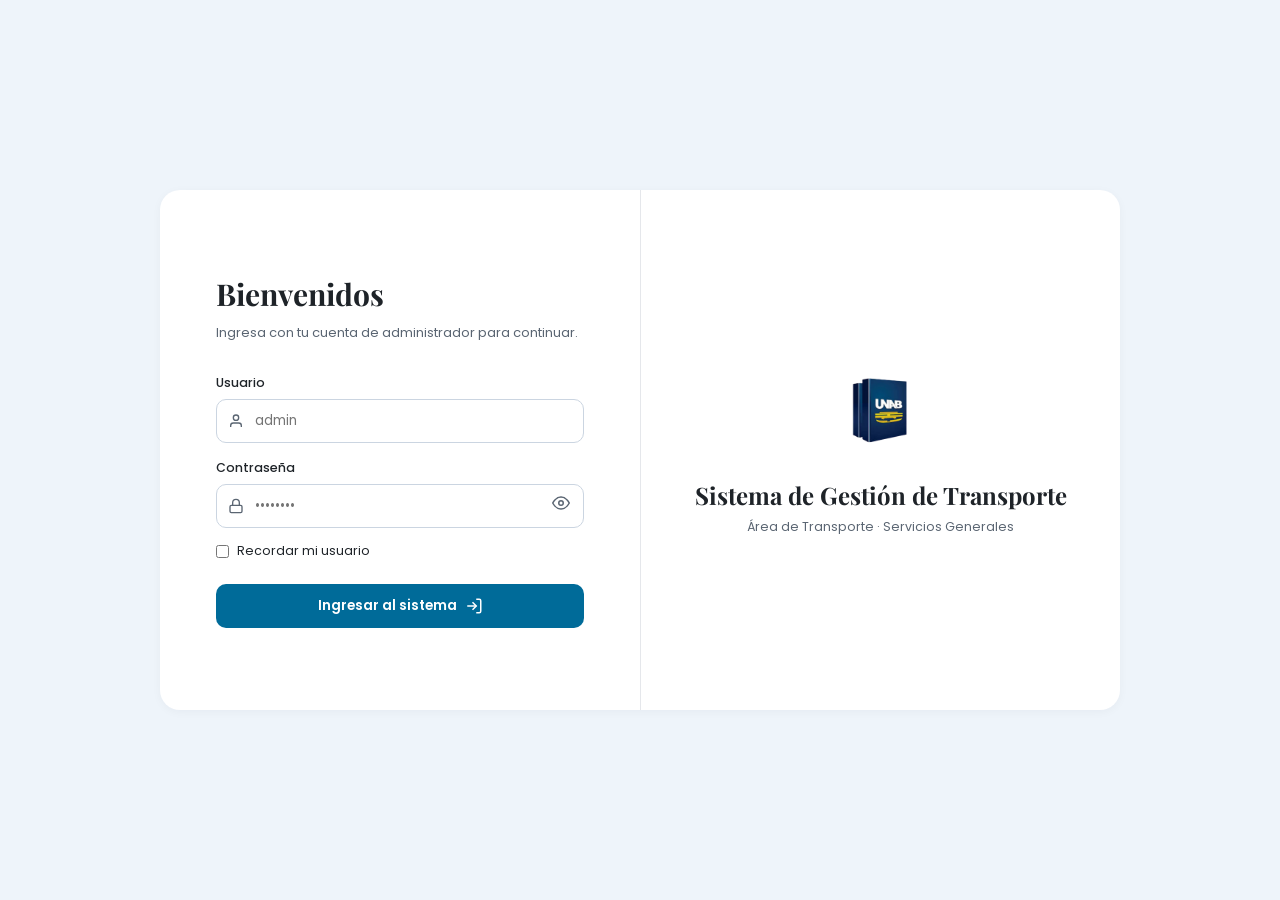
==== frontend/index.html @ 15dc4211 "Merge pull request #11 from Yareth03b/feat/frontend-ola-3 Ola 3 · reportes de la API, exportación CS" ====
<!DOCTYPE html>
<html lang="es">
<head>
  <meta charset="UTF-8" />
  <meta name="viewport" content="width=device-width, initial-scale=1.0" />
  <title>Sistema de Gestión de Transporte — UNAB</title>
  <link rel="preconnect" href="https://fonts.googleapis.com" />
  <link rel="preconnect" href="https://fonts.gstatic.com" crossorigin />
  <link href="https://fonts.googleapis.com/css2?family=Playfair+Display:wght@700&family=Poppins:wght@400;500;600;700&display=swap" rel="stylesheet" />
  <link rel="stylesheet" href="css/tokens.css" />
  <link rel="stylesheet" href="css/layout.css" />
  <link rel="stylesheet" href="css/components.css" />
  <link rel="stylesheet" href="css/pages.css" />
</head>
<body>
  <!-- 01 Login -->
  <section id="login-view" class="login-page hidden" aria-label="Inicio de sesión">
    <div class="login-card">
      <div class="login-form-side">
        <h1 class="login-title">Bienvenidos</h1>
        <p class="login-subtitle">Ingresa con tu cuenta de administrador para continuar.</p>

        <form id="login-form" novalidate>
          <div class="field-group" style="margin-bottom: 16px;">
            <label class="field-label" for="login-usuario">Usuario</label>
            <div class="login-input-wrap">
              <svg class="login-input-icon" viewBox="0 0 24 24" fill="none" stroke="currentColor" stroke-width="2">
                <path d="M20 21v-2a4 4 0 0 0-4-4H8a4 4 0 0 0-4 4v2" />
                <circle cx="12" cy="7" r="4" />
              </svg>
              <input id="login-usuario" class="input" type="text" placeholder="admin" required autocomplete="username" />
            </div>
          </div>

          <div class="field-group" style="margin-bottom: 14px;">
            <label class="field-label" for="login-password">Contraseña</label>
            <div class="login-input-wrap">
              <svg class="login-input-icon" viewBox="0 0 24 24" fill="none" stroke="currentColor" stroke-width="2">
                <rect x="3" y="11" width="18" height="11" rx="2" />
                <path d="M7 11V7a5 5 0 0 1 10 0v4" />
              </svg>
              <input id="login-password" class="input" type="password" placeholder="••••••••" required autocomplete="current-password" />
              <button type="button" id="toggle-password-btn" class="login-eye-btn" aria-label="Mostrar u ocultar contraseña">
                <svg width="18" height="18" viewBox="0 0 24 24" fill="none" stroke="currentColor" stroke-width="2">
                  <path d="M1 12s4-8 11-8 11 8 11 8-4 8-11 8-11-8-11-8z" />
                  <circle cx="12" cy="12" r="3" />
                </svg>
              </button>
            </div>
          </div>

          <label style="display:flex;align-items:center;gap:8px;font-size:12.5px;margin-bottom:24px;cursor:pointer;">
            <input type="checkbox" id="login-remember" />
            <span>Recordar mi usuario</span>
          </label>

          <p id="login-error" class="field-error hidden" style="margin-bottom:12px;"></p>

          <button type="submit" id="login-submit-btn" class="btn btn-primary" style="width:100%;height:44px;">
            <span>Ingresar al sistema</span>
            <svg width="18" height="18" viewBox="0 0 24 24" fill="none" stroke="currentColor" stroke-width="2">
              <path d="M15 3h4a2 2 0 0 1 2 2v14a2 2 0 0 1-2 2h-4" />
              <polyline points="10 17 15 12 10 7" />
              <line x1="15" y1="12" x2="3" y2="12" />
            </svg>
          </button>
        </form>
      </div>

      <div class="login-brand-side">
        <img src="assets/unab-logo.png" alt="Universidad Nacional de Barranca" class="login-brand-logo" />
        <h2 class="login-brand-title">Sistema de Gestión de Transporte</h2>
        <p class="login-brand-sub">Área de Transporte · Servicios Generales</p>
      </div>
    </div>
  </section>

  <!-- App Shell -->
  <div id="app-shell" class="app-shell hidden">
    <aside id="sidebar" class="sidebar" aria-label="Navegación principal">
      <div class="sidebar-brand">
        <img src="assets/unab-logo.png" alt="UNAB" class="sidebar-logo" />
        <div>
          <div class="sidebar-brand-title">Transporte UNAB</div>
          <div class="sidebar-brand-sub">Servicios Generales</div>
        </div>
      </div>

      <nav class="sidebar-nav" id="sidebar-nav">
        <button class="nav-item active" data-route="dashboard">
          <svg viewBox="0 0 24 24" fill="none" stroke="currentColor" stroke-width="2">
            <path d="M3 9l9-7 9 7v11a2 2 0 0 1-2 2H5a2 2 0 0 1-2-2z" />
            <polyline points="9 22 9 12 15 12 15 22" />
          </svg>
          <span>Inicio</span>
        </button>

        <div class="nav-section-label">REGISTRO DIARIO</div>
        <button class="nav-item" data-route="turnos">
          <svg viewBox="0 0 24 24" fill="none" stroke="currentColor" stroke-width="2">
            <rect x="4" y="3" width="16" height="18" rx="2" />
            <line x1="8" y1="7" x2="16" y2="7" />
            <line x1="8" y1="11" x2="16" y2="11" />
            <line x1="8" y1="15" x2="13" y2="15" />
          </svg>
          <span>Bitácora de turnos</span>
        </button>
        <button class="nav-item" data-route="combustible">
          <svg viewBox="0 0 24 24" fill="none" stroke="currentColor" stroke-width="2">
            <path d="M3 22V6a2 2 0 0 1 2-2h8a2 2 0 0 1 2 2v16" />
            <path d="M15 10h2a2 2 0 0 1 2 2v5a2 2 0 0 0 2 2 2 2 0 0 0 2-2V9l-3-3" />
            <line x1="6" y1="10" x2="12" y2="10" />
          </svg>
          <span>Combustible</span>
        </button>

        <div class="nav-section-label">FLOTA</div>
        <button class="nav-item" data-route="unidades">
          <svg viewBox="0 0 24 24" fill="none" stroke="currentColor" stroke-width="2">
            <rect x="3" y="4" width="18" height="13" rx="2" />
            <line x1="3" y1="11" x2="21" y2="11" />
            <circle cx="7.5" cy="19.5" r="1.5" />
            <circle cx="16.5" cy="19.5" r="1.5" />
          </svg>
          <span>Unidades</span>
        </button>
        <button class="nav-item" data-route="mantenimiento">
          <svg viewBox="0 0 24 24" fill="none" stroke="currentColor" stroke-width="2">
            <path d="M14.7 6.3a1 1 0 0 0 0 1.4l1.6 1.6a1 1 0 0 0 1.4 0l3.77-3.77a6 6 0 0 1-7.94 7.94l-6.91 6.91a2.12 2.12 0 0 1-3-3l6.91-6.91a6 6 0 0 1 7.94-7.94l-3.76 3.76z" />
          </svg>
          <span>Mantenimiento</span>
        </button>
        <button class="nav-item" data-route="conductores">
          <svg viewBox="0 0 24 24" fill="none" stroke="currentColor" stroke-width="2">
            <path d="M20 21v-2a4 4 0 0 0-4-4H8a4 4 0 0 0-4 4v2" />
            <circle cx="12" cy="7" r="4" />
          </svg>
          <span>Conductores</span>
        </button>
        <button class="nav-item" data-route="rutas">
          <svg viewBox="0 0 24 24" fill="none" stroke="currentColor" stroke-width="2">
            <circle cx="6" cy="19" r="3" />
            <path d="M9 19h8.5a3.5 3.5 0 0 0 0-7h-11a3.5 3.5 0 0 1 0-7H15" />
            <circle cx="18" cy="5" r="3" />
          </svg>
          <span>Rutas</span>
        </button>

        <div class="nav-section-label">CONTROL</div>
        <button class="nav-item" data-route="reportes">
          <svg viewBox="0 0 24 24" fill="none" stroke="currentColor" stroke-width="2">
            <line x1="18" y1="20" x2="18" y2="10" />
            <line x1="12" y1="20" x2="12" y2="4" />
            <line x1="6" y1="20" x2="6" y2="14" />
          </svg>
          <span>Reportes</span>
        </button>
        <button class="nav-item" data-route="conciliacion">
          <svg viewBox="0 0 24 24" fill="none" stroke="currentColor" stroke-width="2">
            <path d="M12 3v18" />
            <path d="M5 7h14" />
            <path d="M5 7l-2 6h4l-2-6z" />
            <path d="M19 7l-2 6h4l-2-6z" />
            <path d="M8 21h8" />
          </svg>
          <span>Conciliación con el grifo</span>
        </button>
        <button class="nav-item" data-route="estimacion">
          <svg viewBox="0 0 24 24" fill="none" stroke="currentColor" stroke-width="2">
            <rect x="4" y="2" width="16" height="20" rx="2" />
            <line x1="8" y1="6" x2="16" y2="6" />
            <line x1="8" y1="10" x2="10" y2="10" />
            <line x1="14" y1="10" x2="16" y2="10" />
            <line x1="8" y1="14" x2="10" y2="14" />
            <line x1="14" y1="14" x2="16" y2="14" />
            <line x1="8" y1="18" x2="16" y2="18" />
          </svg>
          <span>Estimar costo de viaje</span>
        </button>
      </nav>

      <div class="sidebar-footer">
        <div class="user-chip">
          <div class="user-avatar" id="sidebar-avatar">ET</div>
          <div>
            <div class="user-name" id="sidebar-user-name">Encargado de Transporte</div>
            <div class="user-handle" id="sidebar-user-handle">admin.transporte</div>
          </div>
        </div>
        <button id="logout-btn" class="btn-logout" type="button">
          <svg width="16" height="16" viewBox="0 0 24 24" fill="none" stroke="currentColor" stroke-width="2">
            <path d="M9 21H5a2 2 0 0 1-2-2V5a2 2 0 0 1 2-2h4" />
            <polyline points="16 17 21 12 16 7" />
            <line x1="21" y1="12" x2="9" y2="12" />
          </svg>
          <span>Cerrar sesión</span>
        </button>
      </div>
    </aside>

    <main class="main-area">
      <header class="topbar">
        <div class="topbar-left">
          <button id="mobile-menu-btn" class="mobile-menu-btn" type="button" aria-label="Abrir menú">
            <svg width="20" height="20" viewBox="0 0 24 24" fill="none" stroke="currentColor" stroke-width="2">
              <line x1="3" y1="12" x2="21" y2="12" />
              <line x1="3" y1="6" x2="21" y2="6" />
              <line x1="3" y1="18" x2="21" y2="18" />
            </svg>
          </button>
          <span id="topbar-icon" class="page-icon"></span>
          <div>
            <h1 id="topbar-title" class="page-title">Inicio</h1>
            <p id="topbar-subtitle" class="page-subtitle"></p>
          </div>
        </div>

        <div class="topbar-right">
          <div id="topbar-actions"></div>
          <div class="global-search">
            <svg viewBox="0 0 24 24" fill="none" stroke="currentColor" stroke-width="2">
              <circle cx="11" cy="11" r="8" />
              <line x1="21" y1="21" x2="16.65" y2="16.65" />
            </svg>
            <input id="global-search-input" type="search" placeholder="Buscar unidad, vale o conductor" />
          </div>
          <button id="notif-btn" class="icon-pill-btn" type="button" aria-label="Notificaciones">
            <svg width="18" height="18" viewBox="0 0 24 24" fill="none" stroke="currentColor" stroke-width="2">
              <path d="M18 8A6 6 0 0 0 6 8c0 7-3 9-3 9h18s-3-2-3-9" />
              <path d="M13.73 21a2 2 0 0 1-3.46 0" />
            </svg>
            <span id="notif-badge" class="notif-badge">3</span>
          </button>
          <div class="date-pill" title="Estado de conexión con API C#">
            <span id="api-status-dot" class="api-status-dot local"></span>
            <span id="topbar-date">12/11/2026</span>
          </div>
        </div>
      </header>

      <div id="view-container"></div>
    </main>
  </div>

  <div id="modal-root"></div>
  <div id="toast-container" class="toast-container" aria-live="polite"></div>

  <script type="module" src="js/app.js?v=6"></script>
</body>
</html>
---- frontend/css/tokens.css ----
/* ==========================================================================
   Design Tokens — Sistema de Gestión de Transporte UNAB
   Extraído fielmente del prototipo Figma (8pt grid, Poppins + Serif)
   ========================================================================== */
:root {
  /* Superficies */
  --bg-canvas: #EEF4FA;
  --bg-surface: #FFFFFF;
  --bg-surface-hover: #F8FAFC;
  --bg-table-head: #EAEEF2;
  --bg-overlay: rgba(15, 23, 42, 0.45);

  /* Marca UNAB Transporte */
  --brand-primary: #006B99;
  --brand-primary-hover: #00567B;
  --brand-primary-active: #004462;
  --brand-soft: #E6F3F9;
  --brand-border: #006B99;

  /* Texto */
  --text-primary: #1E2328;
  --text-secondary: #5A6572;
  --text-muted: #626F7C;
  --text-inverse: #FFFFFF;

  /* Acentos de estado y gráficos */
  --accent-orange: #E86C3A;
  --accent-green: #16A36D;
  --accent-amber: #E89B1B;
  --accent-gray: #94A3B8;

  --status-urgent-bg: #1E2328;
  --status-urgent-text: #FFFFFF;
  --status-info-border: #006B99;
  --status-info-text: #006B99;
  --status-ok-bg: #E2E8F0;
  --status-ok-text: #334155;
  --status-danger: #DC2626;
  --status-danger-bg: #FEF2F2;
  --status-success: #15803D;
  --status-success-bg: #DCFCE7;

  /* Bordes */
  --border-subtle: #E2E8F0;
  --border-input: #CBD5E1;
  --border-divider: #E5E7EB;

  /* Tipografía */
  --font-sans: 'Poppins', -apple-system, BlinkMacSystemFont, 'Segoe UI', sans-serif;
  --font-serif: 'Playfair Display', 'Times New Roman', Georgia, serif;

  /* Espaciado (8pt grid) */
  --space-1: 4px;
  --space-2: 8px;
  --space-3: 12px;
  --space-4: 16px;
  --space-5: 20px;
  --space-6: 24px;
  --space-8: 32px;
  --space-10: 40px;

  /* Radios */
  --radius-sm: 6px;
  --radius-md: 10px;
  --radius-lg: 16px;
  --radius-xl: 20px;
  --radius-full: 9999px;

  /* Sombras sutiles (surface layering) */
  --shadow-card: 0 2px 10px rgba(15, 23, 42, 0.04);
  --shadow-modal: 0 20px 45px rgba(15, 23, 42, 0.16);
  --shadow-focus: 0 0 0 3px rgba(0, 107, 153, 0.22);

  /* Layout */
  --sidebar-width: 248px;
  --topbar-height: 72px;

  /* Transiciones */
  --transition-fast: 150ms cubic-bezier(0.16, 1, 0.3, 1);
}

*,
*::before,
*::after {
  box-sizing: border-box;
  margin: 0;
  padding: 0;
}

html,
body {
  height: 100%;
  font-family: var(--font-sans);
  font-size: 14px;
  line-height: 1.5;
  color: var(--text-primary);
  background-color: var(--bg-canvas);
  -webkit-font-smoothing: antialiased;
}

button,
input,
select,
textarea {
  font-family: inherit;
  font-size: inherit;
  color: inherit;
}

a {
  color: var(--brand-primary);
  text-decoration: none;
}

.hidden {
  display: none !important;
}
---- frontend/css/layout.css ----
/* ==========================================================================
   Layout Principal — Sidebar + Topbar + Contenido
   ========================================================================== */
.app-shell {
  display: flex;
  min-height: 100vh;
  background-color: var(--bg-canvas);
}

/* Sidebar */
.sidebar {
  width: var(--sidebar-width);
  flex-shrink: 0;
  display: flex;
  flex-direction: column;
  padding: var(--space-6) var(--space-4);
  background-color: var(--bg-canvas);
  border-right: 1px solid rgba(203, 213, 225, 0.45);
  position: sticky;
  top: 0;
  height: 100vh;
  overflow-y: auto;
  z-index: 30;
}

.sidebar-brand {
  display: flex;
  align-items: center;
  gap: var(--space-3);
  padding: 0 var(--space-2) var(--space-6);
}

.sidebar-logo {
  width: 40px;
  height: 44px;
  object-fit: contain;
  flex-shrink: 0;
}

.sidebar-brand-title {
  font-size: 15px;
  font-weight: 600;
  color: var(--text-primary);
  line-height: 1.25;
}

.sidebar-brand-sub {
  font-size: 12px;
  color: var(--text-secondary);
}

.sidebar-nav {
  flex: 1;
  display: flex;
  flex-direction: column;
  gap: var(--space-1);
}

.nav-section-label {
  font-size: 11px;
  font-weight: 600;
  letter-spacing: 0.06em;
  color: var(--text-muted);
  text-transform: uppercase;
  padding: var(--space-4) var(--space-3) var(--space-1);
}

.nav-item {
  display: flex;
  align-items: center;
  gap: var(--space-3);
  width: 100%;
  padding: 10px 14px;
  border: none;
  border-radius: var(--radius-md);
  background: transparent;
  color: var(--text-primary);
  font-size: 13.5px;
  font-weight: 500;
  text-align: left;
  cursor: pointer;
  transition: background-color var(--transition-fast), color var(--transition-fast);
  position: relative;
}

.nav-item:hover {
  background-color: rgba(255, 255, 255, 0.7);
}

.nav-item:focus-visible {
  outline: none;
  box-shadow: var(--shadow-focus);
}

.nav-item.active {
  background-color: var(--bg-surface);
  color: var(--brand-primary);
  font-weight: 600;
  box-shadow: var(--shadow-card);
}

.nav-item.active::before {
  content: "";
  position: absolute;
  left: 0;
  top: 8px;
  bottom: 8px;
  width: 3px;
  border-radius: 0 3px 3px 0;
  background-color: var(--brand-primary);
}

.nav-item svg {
  width: 18px;
  height: 18px;
  flex-shrink: 0;
}

.sidebar-footer {
  margin-top: var(--space-4);
  padding-top: var(--space-4);
  border-top: 1px solid var(--border-divider);
  display: flex;
  flex-direction: column;
  gap: var(--space-3);
}

.user-chip {
  display: flex;
  align-items: center;
  gap: var(--space-3);
  padding: 0 var(--space-2);
}

.user-avatar {
  width: 36px;
  height: 36px;
  border-radius: var(--radius-full);
  background-color: var(--text-primary);
  color: var(--text-inverse);
  display: flex;
  align-items: center;
  justify-content: center;
  font-size: 12px;
  font-weight: 700;
  flex-shrink: 0;
}

.user-name {
  font-size: 12.5px;
  font-weight: 600;
  color: var(--text-primary);
  line-height: 1.25;
}

.user-handle {
  font-size: 11px;
  color: var(--text-muted);
}

.btn-logout {
  display: flex;
  align-items: center;
  gap: var(--space-3);
  padding: 8px 12px;
  border: none;
  border-radius: var(--radius-md);
  background: transparent;
  color: var(--text-primary);
  font-size: 13px;
  font-weight: 500;
  cursor: pointer;
  transition: background-color var(--transition-fast);
}

.btn-logout:hover {
  background-color: rgba(255, 255, 255, 0.7);
}

/* Main Workspace */
.main-area {
  flex: 1;
  min-width: 0;
  display: flex;
  flex-direction: column;
  padding: var(--space-6) var(--space-8) var(--space-8);
}

/* Topbar */
.topbar {
  display: flex;
  align-items: center;
  justify-content: space-between;
  gap: var(--space-4);
  margin-bottom: var(--space-6);
  flex-wrap: wrap;
}

.topbar-left {
  display: flex;
  align-items: center;
  gap: var(--space-3);
}

.mobile-menu-btn {
  display: none;
  align-items: center;
  justify-content: center;
  width: 40px;
  height: 40px;
  border-radius: var(--radius-md);
  border: 1px solid var(--border-subtle);
  background: var(--bg-surface);
  cursor: pointer;
}

.page-icon {
  width: 24px;
  height: 24px;
  color: var(--text-primary);
  flex-shrink: 0;
}

.page-title {
  font-family: var(--font-serif);
  font-size: 26px;
  font-weight: 700;
  color: var(--text-primary);
  line-height: 1.2;
}

.page-subtitle {
  font-size: 12px;
  color: var(--text-secondary);
  margin-top: 2px;
}

.topbar-right {
  display: flex;
  align-items: center;
  gap: var(--space-3);
  flex-wrap: wrap;
}

.global-search {
  position: relative;
  width: 260px;
}

.global-search svg {
  position: absolute;
  left: 12px;
  top: 50%;
  transform: translateY(-50%);
  width: 16px;
  height: 16px;
  color: var(--text-muted);
  pointer-events: none;
}

.global-search input {
  width: 100%;
  height: 40px;
  padding: 0 14px 0 36px;
  border-radius: var(--radius-md);
  border: 1px solid transparent;
  background-color: var(--bg-surface);
  box-shadow: var(--shadow-card);
  font-size: 13px;
  transition: border-color var(--transition-fast), box-shadow var(--transition-fast);
}

.global-search input:focus {
  outline: none;
  border-color: var(--brand-primary);
  box-shadow: var(--shadow-focus);
}

.icon-pill-btn {
  position: relative;
  width: 40px;
  height: 40px;
  border-radius: var(--radius-md);
  border: none;
  background-color: var(--bg-surface);
  box-shadow: var(--shadow-card);
  display: flex;
  align-items: center;
  justify-content: center;
  cursor: pointer;
  transition: background-color var(--transition-fast);
}

.icon-pill-btn:hover {
  background-color: var(--bg-surface-hover);
}

.notif-badge {
  position: absolute;
  top: 4px;
  right: 4px;
  min-width: 16px;
  height: 16px;
  padding: 0 4px;
  border-radius: var(--radius-full);
  background-color: var(--text-primary);
  color: var(--text-inverse);
  font-size: 10px;
  font-weight: 700;
  display: flex;
  align-items: center;
  justify-content: center;
}

.date-pill {
  height: 40px;
  padding: 0 14px;
  border-radius: var(--radius-md);
  background-color: var(--bg-surface);
  box-shadow: var(--shadow-card);
  display: flex;
  align-items: center;
  font-size: 13px;
  font-weight: 500;
  color: var(--text-primary);
}

.api-status-dot {
  width: 8px;
  height: 8px;
  border-radius: var(--radius-full);
  display: inline-block;
  margin-right: 6px;
}

.api-status-dot.online {
  background-color: var(--accent-green);
}

.api-status-dot.local {
  background-color: var(--accent-amber);
}

@media (max-width: 960px) {
  .sidebar {
    position: fixed;
    left: -260px;
    transition: left 200ms ease-out;
    box-shadow: var(--shadow-modal);
  }
  .sidebar.open {
    left: 0;
  }
  .mobile-menu-btn {
    display: flex;
  }
  .main-area {
    padding: var(--space-4);
  }
  .global-search {
    width: 100%;
  }
}
---- frontend/css/components.css ----
/* ==========================================================================
   Componentes Reutilizables — Tarjetas, Tablas, Botones, Inputs, Modales
   ========================================================================== */
.card {
  background-color: var(--bg-surface);
  border-radius: var(--radius-lg);
  padding: var(--space-6);
  box-shadow: var(--shadow-card);
}

.card-header {
  display: flex;
  align-items: baseline;
  justify-content: space-between;
  gap: var(--space-4);
  margin-bottom: var(--space-4);
  flex-wrap: wrap;
}

.card-title {
  font-family: var(--font-serif);
  font-size: 20px;
  font-weight: 700;
  color: var(--text-primary);
}

.card-meta {
  font-size: 12.5px;
  color: var(--text-secondary);
}

/* Botones (7 estados) */
.btn {
  display: inline-flex;
  align-items: center;
  justify-content: center;
  gap: var(--space-2);
  height: 40px;
  padding: 0 18px;
  border-radius: var(--radius-md);
  border: 1px solid transparent;
  font-size: 13.5px;
  font-weight: 600;
  cursor: pointer;
  transition: background-color var(--transition-fast), border-color var(--transition-fast), transform var(--transition-fast);
  white-space: nowrap;
}

.btn:focus-visible {
  outline: none;
  box-shadow: var(--shadow-focus);
}

.btn:active:not(:disabled) {
  transform: translateY(1px);
}

.btn:disabled {
  opacity: 0.55;
  cursor: not-allowed;
}

.btn-primary {
  background-color: var(--brand-primary);
  color: var(--text-inverse);
}

.btn-primary:hover:not(:disabled) {
  background-color: var(--brand-primary-hover);
}

.btn-outline {
  background-color: var(--bg-surface);
  border-color: var(--brand-border);
  color: var(--brand-primary);
}

.btn-outline:hover:not(:disabled) {
  background-color: var(--brand-soft);
}

.btn-ghost {
  background-color: transparent;
  color: var(--text-secondary);
  border-color: var(--border-input);
}

.btn-ghost:hover:not(:disabled) {
  background-color: var(--bg-surface-hover);
  color: var(--text-primary);
}

.btn-danger {
  background-color: var(--status-danger);
  color: var(--text-inverse);
}

.btn-danger:hover:not(:disabled) {
  background-color: #B91C1C;
}

.btn-sm {
  height: 32px;
  padding: 0 12px;
  font-size: 12.5px;
}

.btn-link {
  background: none;
  border: none;
  padding: 4px 6px;
  color: var(--brand-primary);
  font-size: 13px;
  font-weight: 600;
  cursor: pointer;
  text-decoration: underline;
  text-underline-offset: 3px;
}

.btn-link:hover {
  color: var(--brand-primary-hover);
}

/* Badges y Placas */
.plate-badge {
  display: inline-flex;
  align-items: center;
  justify-content: center;
  padding: 3px 10px;
  border: 1.5px solid var(--brand-border);
  border-radius: var(--radius-sm);
  color: var(--brand-primary);
  font-weight: 700;
  font-size: 12.5px;
  letter-spacing: 0.02em;
  background-color: var(--bg-surface);
  white-space: nowrap;
}

.pill {
  display: inline-flex;
  align-items: center;
  justify-content: center;
  padding: 3px 12px;
  border-radius: var(--radius-full);
  font-size: 11.5px;
  font-weight: 600;
  white-space: nowrap;
}

.pill-urgent {
  background-color: var(--status-urgent-bg);
  color: var(--status-urgent-text);
}

.pill-info {
  border: 1.5px solid var(--status-info-border);
  color: var(--status-info-text);
  background-color: var(--bg-surface);
}

.pill-ok {
  background-color: var(--status-ok-bg);
  color: var(--status-ok-text);
}

.pill-success {
  background-color: var(--status-success-bg);
  color: var(--status-success);
}

.pill-danger {
  background-color: var(--status-danger-bg);
  color: var(--status-danger);
}

/* Formularios e Inputs */
.filters-bar {
  display: flex;
  align-items: flex-end;
  gap: var(--space-4);
  margin-bottom: var(--space-5);
  flex-wrap: wrap;
}

.field-group {
  display: flex;
  flex-direction: column;
  gap: 6px;
}

.field-label {
  font-size: 12.5px;
  font-weight: 500;
  color: var(--text-primary);
}

.input,
.select,
.textarea {
  height: 40px;
  padding: 0 12px;
  border: 1px solid var(--border-input);
  border-radius: var(--radius-md);
  background-color: var(--bg-surface);
  font-size: 13.5px;
  color: var(--text-primary);
  transition: border-color var(--transition-fast), box-shadow var(--transition-fast);
}

.textarea {
  height: auto;
  min-height: 84px;
  padding: 10px 12px;
  resize: vertical;
}

.input:focus,
.select:focus,
.textarea:focus {
  outline: none;
  border-color: var(--brand-primary);
  box-shadow: var(--shadow-focus);
}

[aria-invalid="true"]:is(.input, .select, .textarea),
.input.is-error,
.select.is-error {
  border-color: var(--status-danger);
  background-color: var(--status-danger-bg);
}

.field-error {
  font-size: 11.5px;
  color: var(--status-danger);
  font-weight: 500;
}

.form-grid-2 {
  display: grid;
  grid-template-columns: repeat(2, minmax(0, 1fr));
  gap: var(--space-4);
}

@media (max-width: 640px) {
  .form-grid-2 {
    grid-template-columns: 1fr;
  }
}

/* Tablas */
.table-wrap {
  width: 100%;
  overflow-x: auto;
}

.data-table {
  width: 100%;
  border-collapse: collapse;
  font-size: 13.5px;
}

.data-table thead tr {
  background-color: var(--bg-table-head);
}

.data-table th {
  padding: 10px 14px;
  text-align: left;
  font-size: 11px;
  font-weight: 600;
  letter-spacing: 0.04em;
  text-transform: uppercase;
  color: var(--text-secondary);
  white-space: nowrap;
}

.data-table th:first-child {
  border-radius: var(--radius-md) 0 0 var(--radius-md);
}

.data-table th:last-child {
  border-radius: 0 var(--radius-md) var(--radius-md) 0;
}

.data-table td {
  padding: 13px 14px;
  border-bottom: 1px solid var(--border-divider);
  color: var(--text-primary);
  vertical-align: middle;
}

.data-table tbody tr:hover {
  background-color: var(--bg-surface-hover);
}

.num-right {
  text-align: right;
  font-variant-numeric: tabular-nums;
}

.table-footer {
  margin-top: var(--space-4);
  font-size: 12.5px;
  color: var(--text-secondary);
  display: flex;
  align-items: center;
  justify-content: space-between;
}

/* Tabs */
.tabs-bar {
  display: inline-flex;
  gap: var(--space-2);
  background-color: var(--bg-surface);
  padding: 4px;
  border-radius: var(--radius-md);
  box-shadow: var(--shadow-card);
  margin-bottom: var(--space-5);
}

.tab-btn {
  padding: 8px 16px;
  border: none;
  border-radius: var(--radius-sm);
  background: transparent;
  font-size: 13px;
  font-weight: 600;
  color: var(--text-secondary);
  cursor: pointer;
  transition: background-color var(--transition-fast), color var(--transition-fast);
}

.tab-btn.active {
  background-color: var(--brand-primary);
  color: var(--text-inverse);
}

/* Modal */
.modal-backdrop {
  position: fixed;
  inset: 0;
  background-color: var(--bg-overlay);
  display: flex;
  align-items: center;
  justify-content: center;
  padding: var(--space-4);
  z-index: 100;
}

.modal-card {
  width: 100%;
  max-width: 560px;
  max-height: 90vh;
  overflow-y: auto;
  background-color: var(--bg-surface);
  border-radius: var(--radius-xl);
  padding: var(--space-6);
  box-shadow: var(--shadow-modal);
}

.modal-header {
  display: flex;
  align-items: center;
  justify-content: space-between;
  margin-bottom: var(--space-5);
}

.modal-title {
  font-family: var(--font-serif);
  font-size: 22px;
  font-weight: 700;
}

.modal-close {
  width: 34px;
  height: 34px;
  border-radius: var(--radius-full);
  border: none;
  background: var(--bg-table-head);
  cursor: pointer;
  display: flex;
  align-items: center;
  justify-content: center;
  font-weight: 700;
}

.modal-actions {
  display: flex;
  justify-content: flex-end;
  gap: var(--space-3);
  margin-top: var(--space-6);
}

/* Toast */
.toast-container {
  position: fixed;
  bottom: 24px;
  right: 24px;
  display: flex;
  flex-direction: column;
  gap: var(--space-2);
  z-index: 200;
}

.toast {
  padding: 12px 18px;
  border-radius: var(--radius-md);
  background-color: var(--text-primary);
  color: var(--text-inverse);
  font-size: 13px;
  font-weight: 500;
  box-shadow: var(--shadow-modal);
}

.toast.warning { background: #815100; color: white; }

.toast.success {
  background-color: #0F5132;
}

.toast.error {
  background-color: #991B1B;
}

/* Resultados que se actualizan durante el registro. */
.registro-panel {
  grid-column: 1 / -1;
  min-width: 0;
  padding: var(--space-4);
  border: 1px solid var(--border-divider);
  border-radius: var(--radius-md);
}
.registro-panel legend, .registro-panel h3 {
  font-size: 15px;
  font-weight: 600;
}
.registro-panel label {
  display: flex;
  align-items: center;
  gap: var(--space-2);
  padding-block: 6px;
}
.registro-panel output {
  font-weight: 600;
  font-variant-numeric: tabular-nums;
}
.registro-panel p { margin-top: var(--space-2); }
.btn:disabled { opacity: .6; cursor: not-allowed; }

.turno-recorrido {
  align-self: end;
  padding: 10px 12px;
  border-radius: var(--radius-md);
  background: var(--brand-soft);
}
.turno-recorrido output { font-weight: 600; }
.field-error[id$="-error"]:not(p)::before { content: "⚠ "; }
---- frontend/css/pages.css ----
/* ==========================================================================
   Vistas Específicas — Login, Dashboard, Rutas, Conciliación, Estimador
   ========================================================================== */

/* 01 Login */
.login-page {
  min-height: 100vh;
  display: flex;
  align-items: center;
  justify-content: center;
  padding: var(--space-6);
  background-color: var(--bg-canvas);
}

.login-card {
  width: 100%;
  max-width: 960px;
  min-height: 520px;
  background-color: var(--bg-surface);
  border-radius: var(--radius-xl);
  box-shadow: var(--shadow-card);
  display: grid;
  grid-template-columns: 1fr 1fr;
  overflow: hidden;
}

.login-form-side {
  padding: 48px 56px;
  display: flex;
  flex-direction: column;
  justify-content: center;
}

.login-title {
  font-family: var(--font-serif);
  font-size: 30px;
  font-weight: 700;
  margin-bottom: 6px;
}

.login-subtitle {
  font-size: 13px;
  color: var(--text-secondary);
  margin-bottom: var(--space-8);
}

.login-input-wrap {
  position: relative;
}

.login-input-wrap .input {
  width: 100%;
  padding-left: 38px;
  padding-right: 38px;
  height: 44px;
}

.login-input-icon {
  position: absolute;
  left: 12px;
  top: 50%;
  transform: translateY(-50%);
  width: 16px;
  height: 16px;
  color: var(--text-secondary);
  pointer-events: none;
}

.login-eye-btn {
  position: absolute;
  right: 10px;
  top: 50%;
  transform: translateY(-50%);
  border: none;
  background: transparent;
  cursor: pointer;
  color: var(--text-secondary);
  padding: 4px;
}

.login-brand-side {
  border-left: 1px solid var(--border-divider);
  padding: 32px;
  display: flex;
  flex-direction: column;
  justify-content: center;
  align-items: center;
  text-align: center;
}

.login-brand-logo {
  width: 92px;
  height: auto;
  margin-bottom: var(--space-6);
}

.login-brand-title {
  font-family: var(--font-serif);
  font-size: 24px;
  font-weight: 700;
  line-height: 1.25;
  margin-bottom: var(--space-2);
}

.login-brand-sub {
  font-size: 12.5px;
  color: var(--text-secondary);
}

@media (max-width: 780px) {
  .login-card {
    grid-template-columns: 1fr;
  }
  .login-brand-side {
    border-left: none;
    border-top: 1px solid var(--border-divider);
  }
  .login-form-side {
    padding: 32px 24px;
  }
}

/* 02 Dashboard */
.dash-top-grid {
  display: grid;
  grid-template-columns: 1.05fr 1fr;
  gap: var(--space-5);
  margin-bottom: var(--space-5);
}

.alert-list,
.control-list {
  display: flex;
  flex-direction: column;
}

.alert-row {
  display: flex;
  align-items: flex-start;
  gap: var(--space-3);
  padding: 10px 0;
  border-bottom: 1px solid var(--border-divider);
}

.alert-row:last-child,
.control-row:last-child {
  border-bottom: none;
}

.alert-row-title {
  font-size: 13.5px;
  font-weight: 600;
  color: var(--text-primary);
}

.alert-row-desc {
  font-size: 12px;
  color: var(--text-secondary);
}

.control-row {
  display: grid;
  grid-template-columns: 165px 1fr auto;
  align-items: center;
  gap: var(--space-3);
  padding: 11px 0;
  border-bottom: 1px solid var(--border-divider);
  font-size: 13px;
}

.control-label {
  font-weight: 600;
}

.control-desc {
  color: var(--text-secondary);
  font-size: 12.5px;
}

.kpi-grid-4 {
  display: grid;
  grid-template-columns: repeat(4, minmax(0, 1fr));
  gap: var(--space-5);
  margin-bottom: var(--space-5);
}

.kpi-card {
  background-color: var(--bg-surface);
  border-radius: var(--radius-lg);
  padding: var(--space-5);
  box-shadow: var(--shadow-card);
  display: flex;
  flex-direction: column;
  justify-content: space-between;
  gap: var(--space-3);
}

.kpi-head {
  display: flex;
  align-items: center;
  justify-content: space-between;
  gap: var(--space-2);
}

.kpi-label {
  font-size: 13px;
  color: var(--text-secondary);
}

.kpi-icon-box {
  width: 34px;
  height: 34px;
  border-radius: var(--radius-md);
  background-color: var(--bg-table-head);
  display: flex;
  align-items: center;
  justify-content: center;
  color: var(--text-primary);
}

.kpi-value {
  font-size: 28px;
  font-weight: 700;
  line-height: 1.15;
}

.kpi-unit {
  font-size: 16px;
  font-weight: 700;
  color: var(--brand-primary);
  margin-left: 4px;
}

.dash-bottom-grid {
  display: grid;
  grid-template-columns: 1.05fr 1fr 1.05fr;
  gap: var(--space-5);
}

/* Donut chart */
.donut-layout {
  display: flex;
  align-items: center;
  gap: var(--space-5);
  margin-top: var(--space-2);
}

.donut-svg-wrap {
  position: relative;
  width: 152px;
  height: 152px;
  flex-shrink: 0;
}

.donut-center {
  position: absolute;
  inset: 0;
  display: flex;
  flex-direction: column;
  align-items: center;
  justify-content: center;
  text-align: center;
}

.donut-center strong {
  font-size: 20px;
  font-weight: 700;
}

.donut-center span {
  font-size: 12px;
  color: var(--text-secondary);
}

.donut-legend {
  display: flex;
  flex-direction: column;
  gap: 8px;
  flex: 1;
}

.legend-item {
  display: flex;
  align-items: flex-start;
  gap: 8px;
  font-size: 12.5px;
}

.legend-swatch {
  width: 10px;
  height: 10px;
  border-radius: 3px;
  margin-top: 4px;
  flex-shrink: 0;
}

/* Rendimiento divergente */
.diverging-list {
  display: flex;
  flex-direction: column;
  gap: 14px;
  margin-top: var(--space-3);
}

.diverging-row {
  display: grid;
  grid-template-columns: 82px 1fr 78px;
  align-items: center;
  gap: var(--space-3);
}

.diverging-track {
  position: relative;
  height: 16px;
  display: flex;
  align-items: center;
}

.diverging-center-line {
  position: absolute;
  left: 50%;
  top: -4px;
  bottom: -4px;
  width: 1px;
  background-color: var(--border-input);
}

.diverging-bar {
  position: absolute;
  height: 14px;
  background-color: var(--brand-primary);
  border-radius: 4px;
}

/* Progreso de mantenimiento */
.maint-progress-list {
  display: flex;
  flex-direction: column;
  gap: 14px;
  margin-top: var(--space-3);
}

.maint-progress-head {
  display: flex;
  align-items: center;
  justify-content: space-between;
  gap: var(--space-2);
  margin-bottom: 6px;
  font-size: 12.5px;
}

.progress-track {
  height: 8px;
  border-radius: var(--radius-full);
  background-color: var(--bg-table-head);
  overflow: hidden;
}

.progress-fill {
  height: 100%;
  border-radius: var(--radius-full);
  background-color: var(--brand-primary);
}

.progress-fill.overdue {
  background-color: var(--text-primary);
}

/* Rutas split */
.split-2-col {
  display: grid;
  grid-template-columns: 1.35fr 1fr;
  gap: var(--space-5);
  align-items: start;
}

@media (max-width: 1180px) {
  .dash-top-grid,
  .dash-bottom-grid,
  .split-2-col {
    grid-template-columns: 1fr;
  }
  .kpi-grid-4 {
    grid-template-columns: repeat(2, minmax(0, 1fr));
  }
}

@media (max-width: 600px) {
  .kpi-grid-4 {
    grid-template-columns: 1fr;
  }
  .control-row {
    grid-template-columns: 1fr;
    gap: 4px;
  }
}

.tarjetas-flota, .resumen-totales {
  display: grid;
  grid-template-columns: repeat(auto-fit, minmax(min(100%, 260px), 1fr));
  gap: var(--space-4);
}
.resumen-totales { margin-block: var(--space-4); }
.unidad-card { display: grid; align-content: start; gap: var(--space-3); }
.unidad-card .card-header { flex-wrap: wrap; margin-bottom: 0; }
.acciones-unidad, .etiquetas-documentos { display: flex; flex-wrap: wrap; gap: var(--space-3); }
.etiquetas-documentos { margin-top: var(--space-2); }
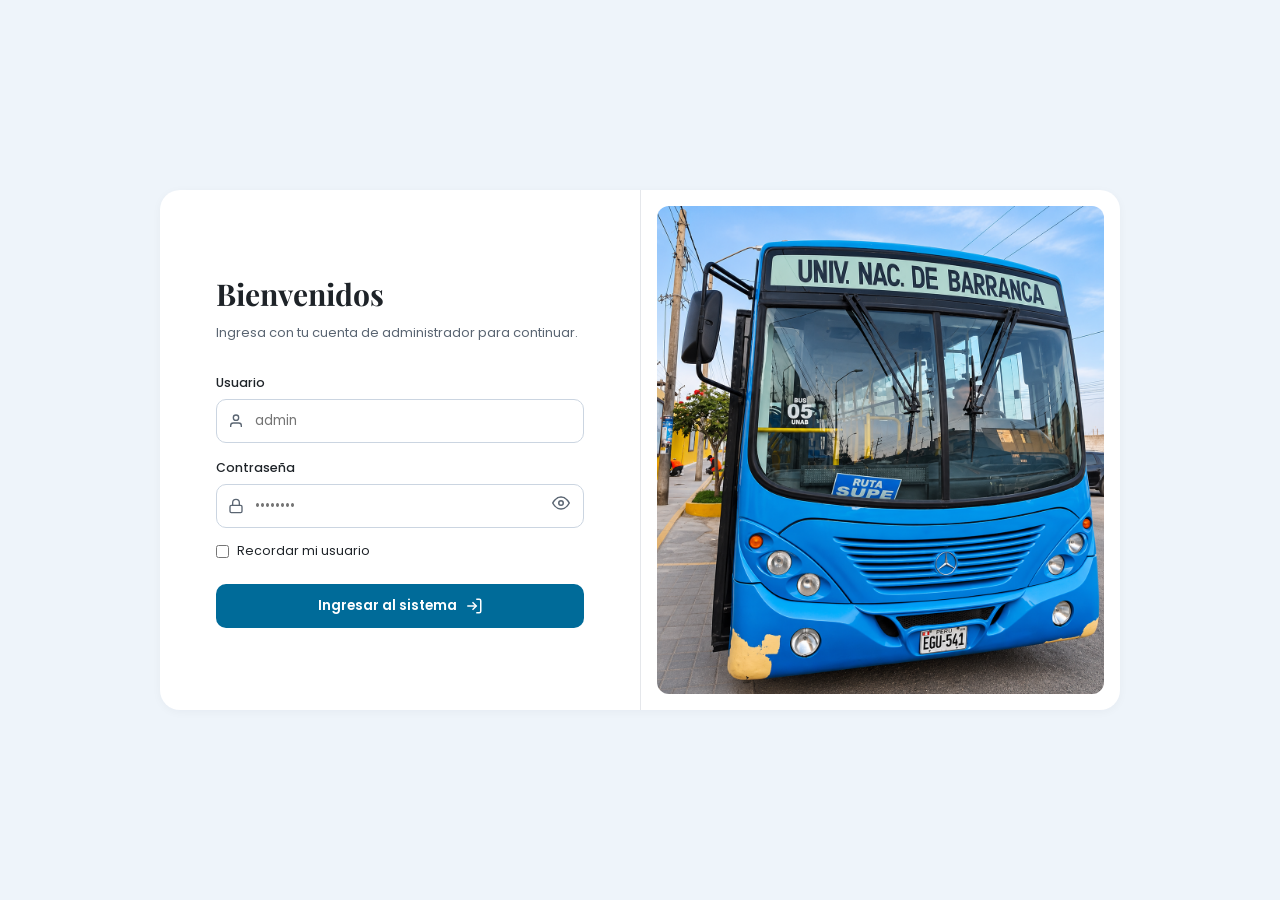
==== commit 5ed96f1f: "feat(login): mostrar la foto del bus en el panel de acceso" ====
--- a/frontend/index.html
+++ b/frontend/index.html
@@ -68,9 +68,7 @@
       </div>
 
       <div class="login-brand-side">
-        <img src="assets/unab-logo.png" alt="Universidad Nacional de Barranca" class="login-brand-logo" />
-        <h2 class="login-brand-title">Sistema de Gestión de Transporte</h2>
-        <p class="login-brand-sub">Área de Transporte · Servicios Generales</p>
+        <img src="assets/image.png" alt="Bus de la Universidad Nacional de Barranca" class="login-brand-photo" />
       </div>
     </div>
   </section>
@@ -245,6 +243,6 @@
   <div id="modal-root"></div>
   <div id="toast-container" class="toast-container" aria-live="polite"></div>
 
-  <script type="module" src="js/app.js?v=6"></script>
+  <script type="module" src="js/app.js?v=8"></script>
 </body>
 </html>
--- a/frontend/css/components.css
+++ b/frontend/css/components.css
@@ -2,10 +2,20 @@
    Componentes Reutilizables — Tarjetas, Tablas, Botones, Inputs, Modales
    ========================================================================== */
 .card {
+  min-width: 0;
   background-color: var(--bg-surface);
   border-radius: var(--radius-lg);
   padding: var(--space-6);
   box-shadow: var(--shadow-card);
+}
+
+#view-container > .card + .card,
+.card + .tabs-bar {
+  margin-block-start: var(--space-5);
+}
+
+.card:has(> .data-table) {
+  overflow-x: auto;
 }
 
 .card-header {
@@ -311,6 +321,8 @@
 /* Tabs */
 .tabs-bar {
   display: inline-flex;
+  max-width: 100%;
+  flex-wrap: wrap;
   gap: var(--space-2);
   background-color: var(--bg-surface);
   padding: 4px;
--- a/frontend/css/pages.css
+++ b/frontend/css/pages.css
@@ -80,31 +80,18 @@
 
 .login-brand-side {
   border-left: 1px solid var(--border-divider);
-  padding: 32px;
-  display: flex;
-  flex-direction: column;
-  justify-content: center;
-  align-items: center;
-  text-align: center;
-}
-
-.login-brand-logo {
-  width: 92px;
-  height: auto;
-  margin-bottom: var(--space-6);
-}
-
-.login-brand-title {
-  font-family: var(--font-serif);
-  font-size: 24px;
-  font-weight: 700;
-  line-height: 1.25;
-  margin-bottom: var(--space-2);
-}
-
-.login-brand-sub {
-  font-size: 12.5px;
-  color: var(--text-secondary);
+  padding: 16px;
+  display: flex;
+}
+
+.login-brand-photo {
+  width: 100%;
+  height: 100%;
+  min-height: 240px;
+  object-fit: cover;
+  object-position: center;
+  border-radius: 12px;
+  display: block;
 }
 
 @media (max-width: 780px) {
@@ -114,6 +101,9 @@
   .login-brand-side {
     border-left: none;
     border-top: 1px solid var(--border-divider);
+  }
+  .login-brand-photo {
+    max-height: 260px;
   }
   .login-form-side {
     padding: 32px 24px;
@@ -403,5 +393,6 @@
 .resumen-totales { margin-block: var(--space-4); }
 .unidad-card { display: grid; align-content: start; gap: var(--space-3); }
 .unidad-card .card-header { flex-wrap: wrap; margin-bottom: 0; }
+:has(> #back-unidades) { flex-wrap: wrap; }
 .acciones-unidad, .etiquetas-documentos { display: flex; flex-wrap: wrap; gap: var(--space-3); }
 .etiquetas-documentos { margin-top: var(--space-2); }
